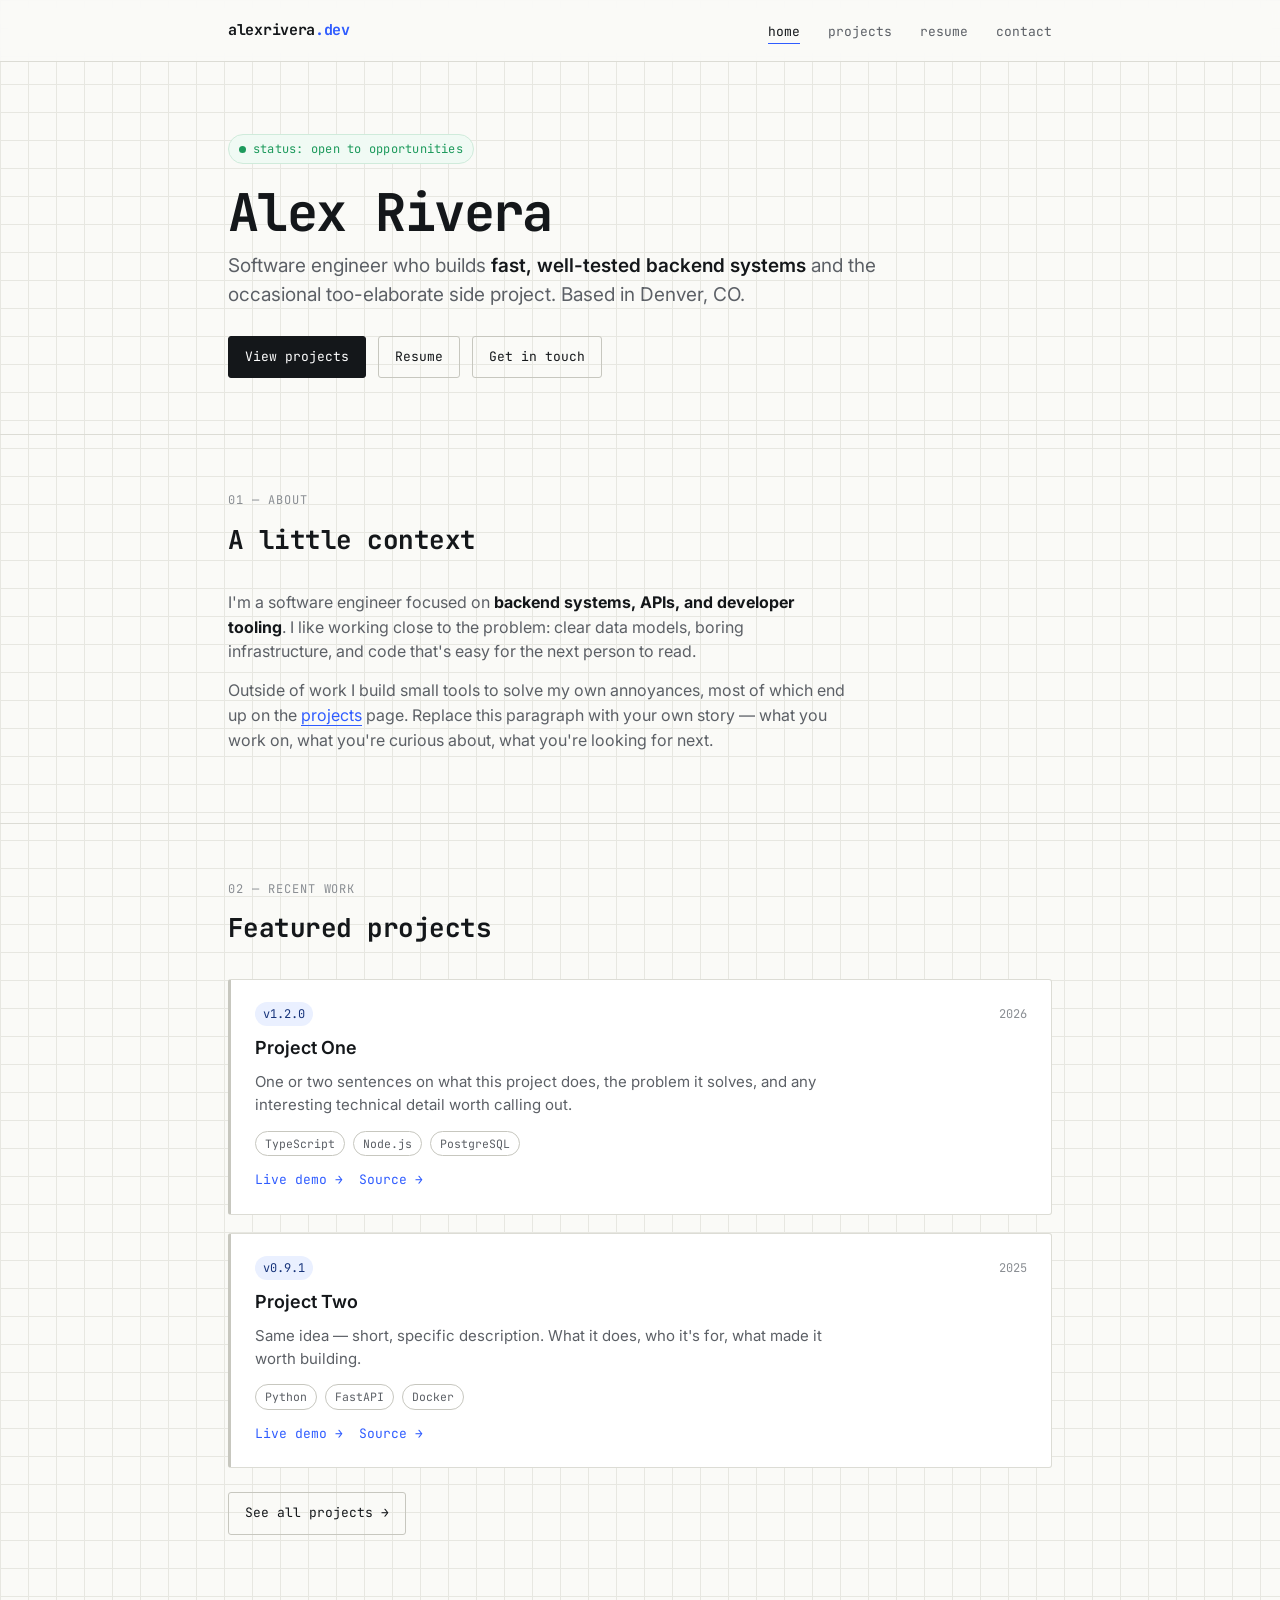
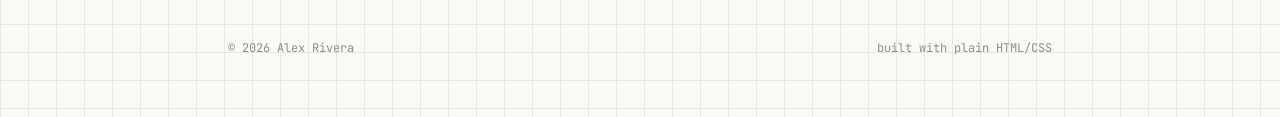
==== index.html @ ea9b75f0 "Initial Site" ====
<!DOCTYPE html>
<html lang="en">
<head>
<meta charset="UTF-8">
<meta name="viewport" content="width=device-width, initial-scale=1.0">
<title>Alex Rivera — Software Engineer</title>
<meta name="description" content="Alex Rivera — software engineer. Projects, resume, and contact.">
<link rel="preconnect" href="https://fonts.googleapis.com">
<link rel="preconnect" href="https://fonts.gstatic.com" crossorigin>
<link href="https://fonts.googleapis.com/css2?family=Inter:wght@400;500;600;700&family=JetBrains+Mono:wght@400;500;700&display=swap" rel="stylesheet">
<link rel="stylesheet" href="styles.css">
</head>
<body>

<header class="site-header">
  <div class="wrap">
    <a class="brand" href="index.html">alexrivera<span class="dot">.dev</span></a>
    <nav>
      <ul class="nav-links">
        <li><a href="index.html" aria-current="page">home</a></li>
        <li><a href="projects.html">projects</a></li>
        <li><a href="resume.html">resume</a></li>
        <li><a href="contact.html">contact</a></li>
      </ul>
    </nav>
  </div>
</header>

<main>
  <section class="hero">
    <div class="wrap">
      <span class="status-badge"><span class="pulse"></span>status: open to opportunities</span>
      <h1 class="hero-name">Alex Rivera</h1>
      <p class="hero-role">Software engineer who builds <strong>fast, well-tested backend systems</strong> and the occasional too-elaborate side project. Based in Denver, CO.</p>
      <div class="hero-links">
        <a class="btn btn-primary" href="projects.html">View projects</a>
        <a class="btn" href="resume.html">Resume</a>
        <a class="btn" href="contact.html">Get in touch</a>
      </div>
    </div>
  </section>

  <section class="block">
    <div class="wrap">
      <p class="eyebrow">01 — About</p>
      <h2 class="section-title">A little context</h2>
      <div class="about-text">
        <p>I'm a software engineer focused on <strong>backend systems, APIs, and developer tooling</strong>. I like working close to the problem: clear data models, boring infrastructure, and code that's easy for the next person to read.</p>
        <p>Outside of work I build small tools to solve my own annoyances, most of which end up on the <a href="projects.html" style="color: var(--accent); text-decoration: none; border-bottom: 1px solid var(--accent);">projects</a> page. Replace this paragraph with your own story — what you work on, what you're curious about, what you're looking for next.</p>
      </div>
    </div>
  </section>

  <section class="block">
    <div class="wrap">
      <p class="eyebrow">02 — Recent work</p>
      <h2 class="section-title">Featured projects</h2>
      <div class="changelog">

        <article class="entry">
          <div class="entry-head">
            <span class="entry-tag">v1.2.0</span>
            <span class="entry-date">2026</span>
          </div>
          <h3 class="entry-title">Project One</h3>
          <p class="entry-desc">One or two sentences on what this project does, the problem it solves, and any interesting technical detail worth calling out.</p>
          <div class="entry-stack">
            <span class="chip">TypeScript</span>
            <span class="chip">Node.js</span>
            <span class="chip">PostgreSQL</span>
          </div>
          <div class="entry-links">
            <a href="#">Live demo →</a>
            <a href="#">Source →</a>
          </div>
        </article>

        <article class="entry">
          <div class="entry-head">
            <span class="entry-tag">v0.9.1</span>
            <span class="entry-date">2025</span>
          </div>
          <h3 class="entry-title">Project Two</h3>
          <p class="entry-desc">Same idea — short, specific description. What it does, who it's for, what made it worth building.</p>
          <div class="entry-stack">
            <span class="chip">Python</span>
            <span class="chip">FastAPI</span>
            <span class="chip">Docker</span>
          </div>
          <div class="entry-links">
            <a href="#">Live demo →</a>
            <a href="#">Source →</a>
          </div>
        </article>

      </div>
      <p style="margin-top: 24px;"><a class="btn" href="projects.html">See all projects →</a></p>
    </div>
  </section>
</main>

<footer class="site-footer">
  <div class="wrap">
    <span class="footer-note">© 2026 Alex Rivera</span>
    <span class="footer-note">built with plain HTML/CSS</span>
  </div>
</footer>

</body>
</html>
---- styles.css ----
/* =========================================================
   Design tokens
   ========================================================= */
:root {
  --bg: #FAFAF7;
  --bg-grid: #E7E7E1;
  --panel: #FFFFFF;
  --ink: #14171A;
  --ink-soft: #5C6066;
  --ink-faint: #8A8E93;
  --accent: #2F5CFF;
  --accent-soft: #EAF0FF;
  --accent-ink: #16337A;
  --line: #DCDCD5;
  --line-strong: #C7C7BF;
  --status: #1D9A5C;

  --font-mono: 'JetBrains Mono', 'SFMono-Regular', Consolas, monospace;
  --font-sans: 'Inter', -apple-system, BlinkMacSystemFont, 'Segoe UI', sans-serif;

  --grid-size: 28px;
  --radius: 3px;
}

* { box-sizing: border-box; }

html { scroll-behavior: smooth; }

body {
  margin: 0;
  background-color: var(--bg);
  background-image:
    linear-gradient(var(--bg-grid) 1px, transparent 1px),
    linear-gradient(90deg, var(--bg-grid) 1px, transparent 1px);
  background-size: var(--grid-size) var(--grid-size);
  color: var(--ink);
  font-family: var(--font-sans);
  font-size: 16px;
  line-height: 1.55;
  -webkit-font-smoothing: antialiased;
}

@media (prefers-reduced-motion: reduce) {
  html { scroll-behavior: auto; }
  * { animation-duration: 0.001ms !important; transition-duration: 0.001ms !important; }
}

a { color: inherit; }

.wrap {
  max-width: 880px;
  margin: 0 auto;
  padding: 0 28px;
}

/* =========================================================
   Header / nav
   ========================================================= */
.site-header {
  position: sticky;
  top: 0;
  z-index: 20;
  background: rgba(250, 250, 247, 0.88);
  backdrop-filter: blur(6px);
  border-bottom: 1px solid var(--line);
}

.site-header .wrap {
  display: flex;
  align-items: center;
  justify-content: space-between;
  padding-top: 18px;
  padding-bottom: 18px;
}

.brand {
  font-family: var(--font-mono);
  font-weight: 700;
  font-size: 15px;
  letter-spacing: -0.02em;
  text-decoration: none;
  color: var(--ink);
}

.brand .dot { color: var(--accent); }

.nav-links {
  display: flex;
  gap: 28px;
  list-style: none;
  margin: 0;
  padding: 0;
}

.nav-links a {
  font-family: var(--font-mono);
  font-size: 13px;
  text-decoration: none;
  color: var(--ink-soft);
  padding-bottom: 3px;
  border-bottom: 1px solid transparent;
  transition: color 0.15s ease, border-color 0.15s ease;
}

.nav-links a:hover,
.nav-links a[aria-current="page"] {
  color: var(--ink);
  border-color: var(--accent);
}

/* =========================================================
   Hero
   ========================================================= */
.hero {
  padding: 72px 0 56px;
  border-bottom: 1px solid var(--line);
}

.status-badge {
  display: inline-flex;
  align-items: center;
  gap: 7px;
  font-family: var(--font-mono);
  font-size: 12px;
  letter-spacing: 0.02em;
  color: var(--status);
  background: #F0FAF4;
  border: 1px solid #CFEBDB;
  padding: 5px 10px;
  border-radius: 999px;
  margin-bottom: 22px;
}

.status-badge .pulse {
  width: 7px;
  height: 7px;
  border-radius: 50%;
  background: var(--status);
  box-shadow: 0 0 0 0 rgba(29, 154, 92, 0.5);
  animation: pulse 2.2s infinite;
}

@keyframes pulse {
  0%   { box-shadow: 0 0 0 0 rgba(29, 154, 92, 0.45); }
  70%  { box-shadow: 0 0 0 7px rgba(29, 154, 92, 0); }
  100% { box-shadow: 0 0 0 0 rgba(29, 154, 92, 0); }
}

h1.hero-name {
  font-family: var(--font-mono);
  font-size: clamp(32px, 5vw, 52px);
  font-weight: 700;
  letter-spacing: -0.03em;
  margin: 0 0 10px;
  line-height: 1.05;
}

.hero-role {
  font-size: 19px;
  color: var(--ink-soft);
  margin: 0 0 26px;
  max-width: 56ch;
}

.hero-role strong { color: var(--ink); font-weight: 600; }

.hero-links {
  display: flex;
  flex-wrap: wrap;
  gap: 12px;
}

.btn {
  display: inline-flex;
  align-items: center;
  gap: 8px;
  font-family: var(--font-mono);
  font-size: 13px;
  text-decoration: none;
  padding: 10px 16px;
  border-radius: var(--radius);
  border: 1px solid var(--line-strong);
  color: var(--ink);
  transition: border-color 0.15s ease, background 0.15s ease, transform 0.1s ease;
}

.btn:hover { border-color: var(--accent); background: var(--accent-soft); }
.btn:active { transform: translateY(1px); }

.btn-primary {
  background: var(--ink);
  border-color: var(--ink);
  color: #fff;
}

.btn-primary:hover { background: var(--accent); border-color: var(--accent); }

/* =========================================================
   Section scaffolding
   ========================================================= */
section.block {
  padding: 56px 0;
  border-bottom: 1px solid var(--line);
}

section.block:last-of-type { border-bottom: none; }

.eyebrow {
  font-family: var(--font-mono);
  font-size: 12px;
  color: var(--ink-faint);
  letter-spacing: 0.08em;
  text-transform: uppercase;
  margin: 0 0 10px;
}

h2.section-title {
  font-family: var(--font-mono);
  font-size: 26px;
  font-weight: 700;
  letter-spacing: -0.02em;
  margin: 0 0 30px;
}

/* =========================================================
   About
   ========================================================= */
.about-text {
  max-width: 62ch;
  color: var(--ink-soft);
  font-size: 16px;
}

.about-text p { margin: 0 0 14px; }
.about-text strong { color: var(--ink); }

/* =========================================================
   Changelog / project entries
   ========================================================= */
.changelog {
  display: flex;
  flex-direction: column;
  gap: 18px;
}

.entry {
  background: var(--panel);
  border: 1px solid var(--line);
  border-left: 3px solid var(--line-strong);
  border-radius: var(--radius);
  padding: 22px 24px;
  transition: border-left-color 0.15s ease, box-shadow 0.15s ease;
}

.entry:hover {
  border-left-color: var(--accent);
  box-shadow: 0 2px 14px rgba(20, 23, 26, 0.05);
}

.entry-head {
  display: flex;
  align-items: baseline;
  justify-content: space-between;
  gap: 12px;
  flex-wrap: wrap;
  margin-bottom: 8px;
}

.entry-tag {
  font-family: var(--font-mono);
  font-size: 12px;
  color: var(--accent-ink);
  background: var(--accent-soft);
  padding: 3px 8px;
  border-radius: 999px;
}

.entry-date {
  font-family: var(--font-mono);
  font-size: 12px;
  color: var(--ink-faint);
}

.entry-title {
  font-size: 18px;
  font-weight: 600;
  margin: 0 0 8px;
}

.entry-desc {
  color: var(--ink-soft);
  font-size: 15px;
  margin: 0 0 14px;
  max-width: 65ch;
}

.entry-stack {
  display: flex;
  flex-wrap: wrap;
  gap: 8px;
  margin-bottom: 14px;
}

.chip {
  font-family: var(--font-mono);
  font-size: 11.5px;
  color: var(--ink-soft);
  border: 1px solid var(--line-strong);
  padding: 3px 9px;
  border-radius: 999px;
}

.entry-links {
  display: flex;
  gap: 16px;
}

.entry-links a {
  font-family: var(--font-mono);
  font-size: 13px;
  text-decoration: none;
  color: var(--accent);
  border-bottom: 1px solid transparent;
}

.entry-links a:hover { border-color: var(--accent); }

/* =========================================================
   Skills grid (resume page)
   ========================================================= */
.skills-grid {
  display: grid;
  grid-template-columns: repeat(auto-fill, minmax(200px, 1fr));
  gap: 14px;
  margin-bottom: 40px;
}

.skill-cat {
  border: 1px solid var(--line);
  border-radius: var(--radius);
  padding: 16px 18px;
  background: var(--panel);
}

.skill-cat h3 {
  font-family: var(--font-mono);
  font-size: 12px;
  text-transform: uppercase;
  letter-spacing: 0.06em;
  color: var(--ink-faint);
  margin: 0 0 10px;
}

.skill-cat ul {
  list-style: none;
  margin: 0;
  padding: 0;
  font-size: 14px;
  color: var(--ink-soft);
  line-height: 1.9;
}

.timeline {
  display: flex;
  flex-direction: column;
  gap: 26px;
}

.tl-entry {
  display: grid;
  grid-template-columns: 140px 1fr;
  gap: 20px;
}

.tl-date {
  font-family: var(--font-mono);
  font-size: 12.5px;
  color: var(--ink-faint);
  padding-top: 3px;
}

.tl-role { font-weight: 600; font-size: 16px; margin: 0 0 4px; }
.tl-org { color: var(--ink-soft); font-size: 14px; margin: 0 0 8px; }
.tl-desc { color: var(--ink-soft); font-size: 14.5px; margin: 0; max-width: 58ch; }

@media (max-width: 560px) {
  .tl-entry { grid-template-columns: 1fr; gap: 4px; }
}

/* =========================================================
   Contact
   ========================================================= */
.contact-grid {
  display: grid;
  grid-template-columns: repeat(auto-fit, minmax(160px, 1fr));
  gap: 14px;
}

.contact-card {
  display: block;
  border: 1px solid var(--line);
  border-radius: var(--radius);
  padding: 18px;
  text-decoration: none;
  color: var(--ink);
  background: var(--panel);
  transition: border-color 0.15s ease, transform 0.1s ease;
}

.contact-card:hover { border-color: var(--accent); transform: translateY(-2px); }

.contact-card .label {
  font-family: var(--font-mono);
  font-size: 11.5px;
  color: var(--ink-faint);
  text-transform: uppercase;
  letter-spacing: 0.06em;
  margin-bottom: 6px;
  display: block;
}

.contact-card .value { font-size: 15px; font-weight: 600; }

/* =========================================================
   Footer
   ========================================================= */
footer.site-footer {
  padding: 32px 0 60px;
}

footer.site-footer .wrap {
  display: flex;
  justify-content: space-between;
  align-items: center;
  flex-wrap: wrap;
  gap: 10px;
}

.footer-note {
  font-family: var(--font-mono);
  font-size: 12px;
  color: var(--ink-faint);
}

/* focus states for accessibility */
a:focus-visible, button:focus-visible {
  outline: 2px solid var(--accent);
  outline-offset: 2px;
}
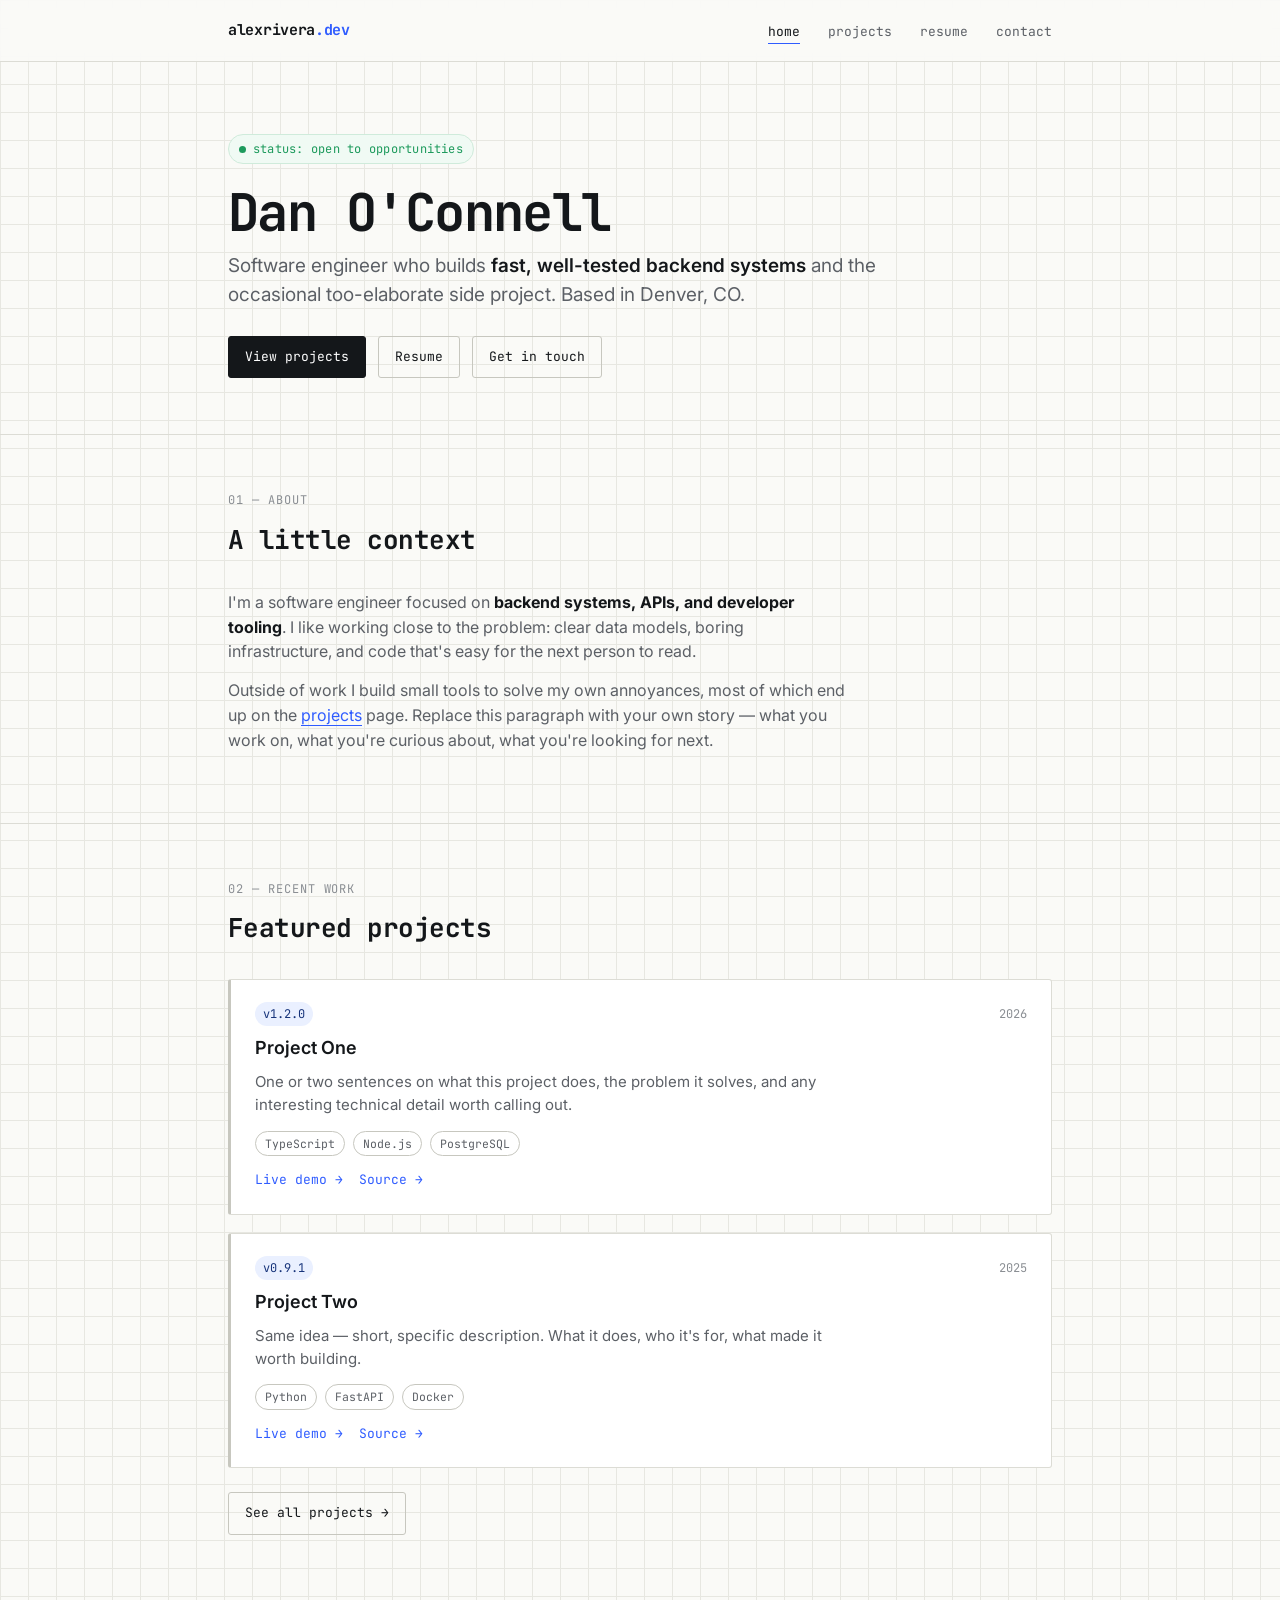
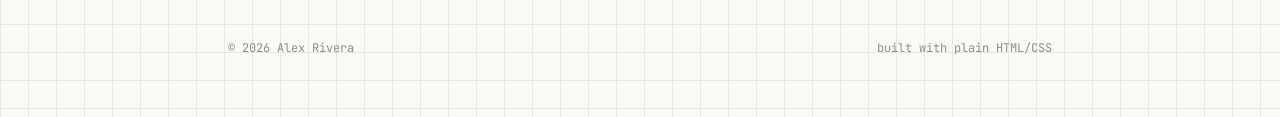
==== commit 304ea3a0: "Update index.html updating name" ====
--- a/index.html
+++ b/index.html
@@ -3,7 +3,7 @@
 <head>
 <meta charset="UTF-8">
 <meta name="viewport" content="width=device-width, initial-scale=1.0">
-<title>Alex Rivera — Software Engineer</title>
+<title>Dan O'Connell — Aspiring Software Engineer</title>
 <meta name="description" content="Alex Rivera — software engineer. Projects, resume, and contact.">
 <link rel="preconnect" href="https://fonts.googleapis.com">
 <link rel="preconnect" href="https://fonts.gstatic.com" crossorigin>
@@ -30,7 +30,7 @@
   <section class="hero">
     <div class="wrap">
       <span class="status-badge"><span class="pulse"></span>status: open to opportunities</span>
-      <h1 class="hero-name">Alex Rivera</h1>
+      <h1 class="hero-name">Dan O'Connell</h1>
       <p class="hero-role">Software engineer who builds <strong>fast, well-tested backend systems</strong> and the occasional too-elaborate side project. Based in Denver, CO.</p>
       <div class="hero-links">
         <a class="btn btn-primary" href="projects.html">View projects</a>
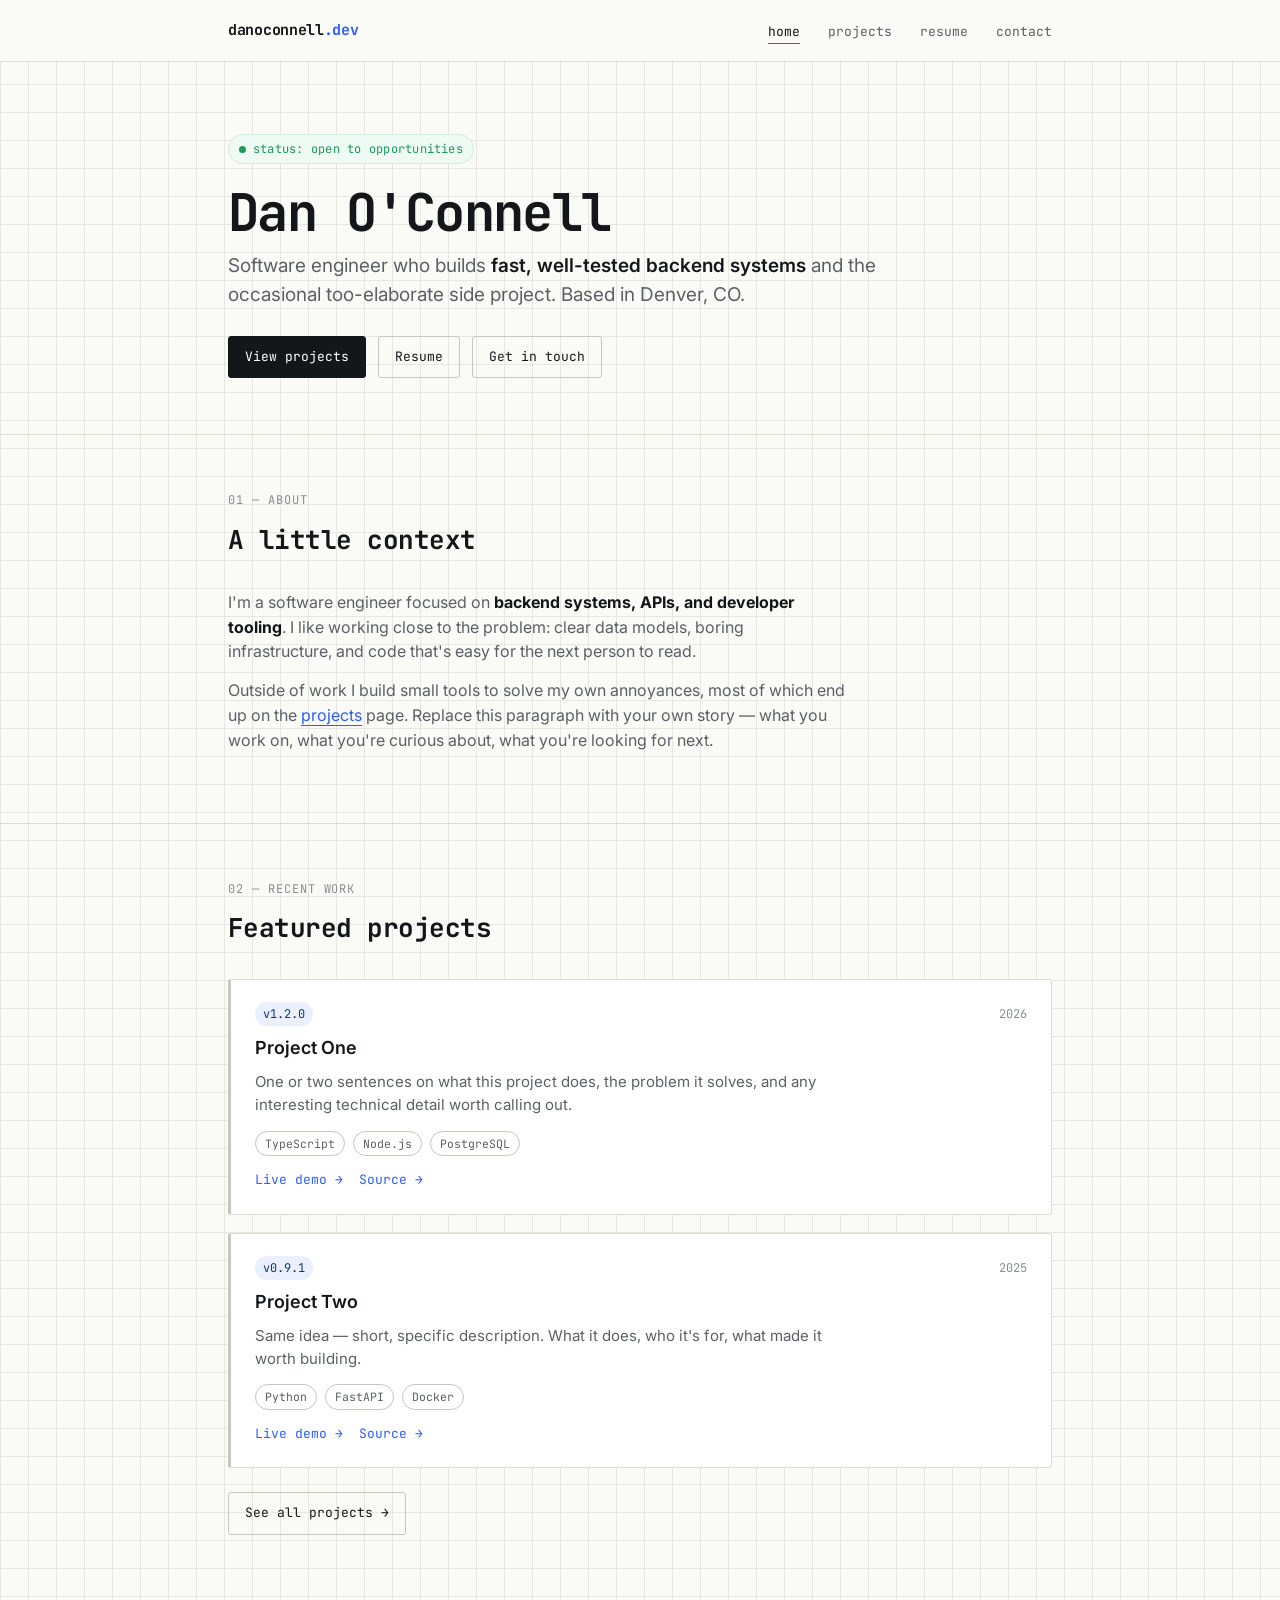
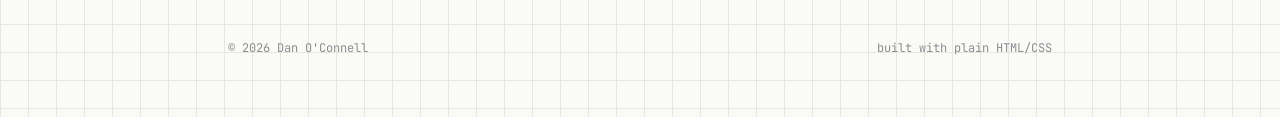
==== commit c4d6d189: "Swap Names Swapping Placeholder Names" ====
--- a/index.html
+++ b/index.html
@@ -4,7 +4,7 @@
 <meta charset="UTF-8">
 <meta name="viewport" content="width=device-width, initial-scale=1.0">
 <title>Dan O'Connell — Aspiring Software Engineer</title>
-<meta name="description" content="Alex Rivera — software engineer. Projects, resume, and contact.">
+<meta name="description" content="Dan O'Connell — software engineer. Projects, resume, and contact.">
 <link rel="preconnect" href="https://fonts.googleapis.com">
 <link rel="preconnect" href="https://fonts.gstatic.com" crossorigin>
 <link href="https://fonts.googleapis.com/css2?family=Inter:wght@400;500;600;700&family=JetBrains+Mono:wght@400;500;700&display=swap" rel="stylesheet">
@@ -14,7 +14,7 @@
 
 <header class="site-header">
   <div class="wrap">
-    <a class="brand" href="index.html">alexrivera<span class="dot">.dev</span></a>
+    <a class="brand" href="index.html">danoconnell<span class="dot">.dev</span></a>
     <nav>
       <ul class="nav-links">
         <li><a href="index.html" aria-current="page">home</a></li>
@@ -101,7 +101,7 @@
 
 <footer class="site-footer">
   <div class="wrap">
-    <span class="footer-note">© 2026 Alex Rivera</span>
+    <span class="footer-note">© 2026 Dan O'Connell</span>
     <span class="footer-note">built with plain HTML/CSS</span>
   </div>
 </footer>
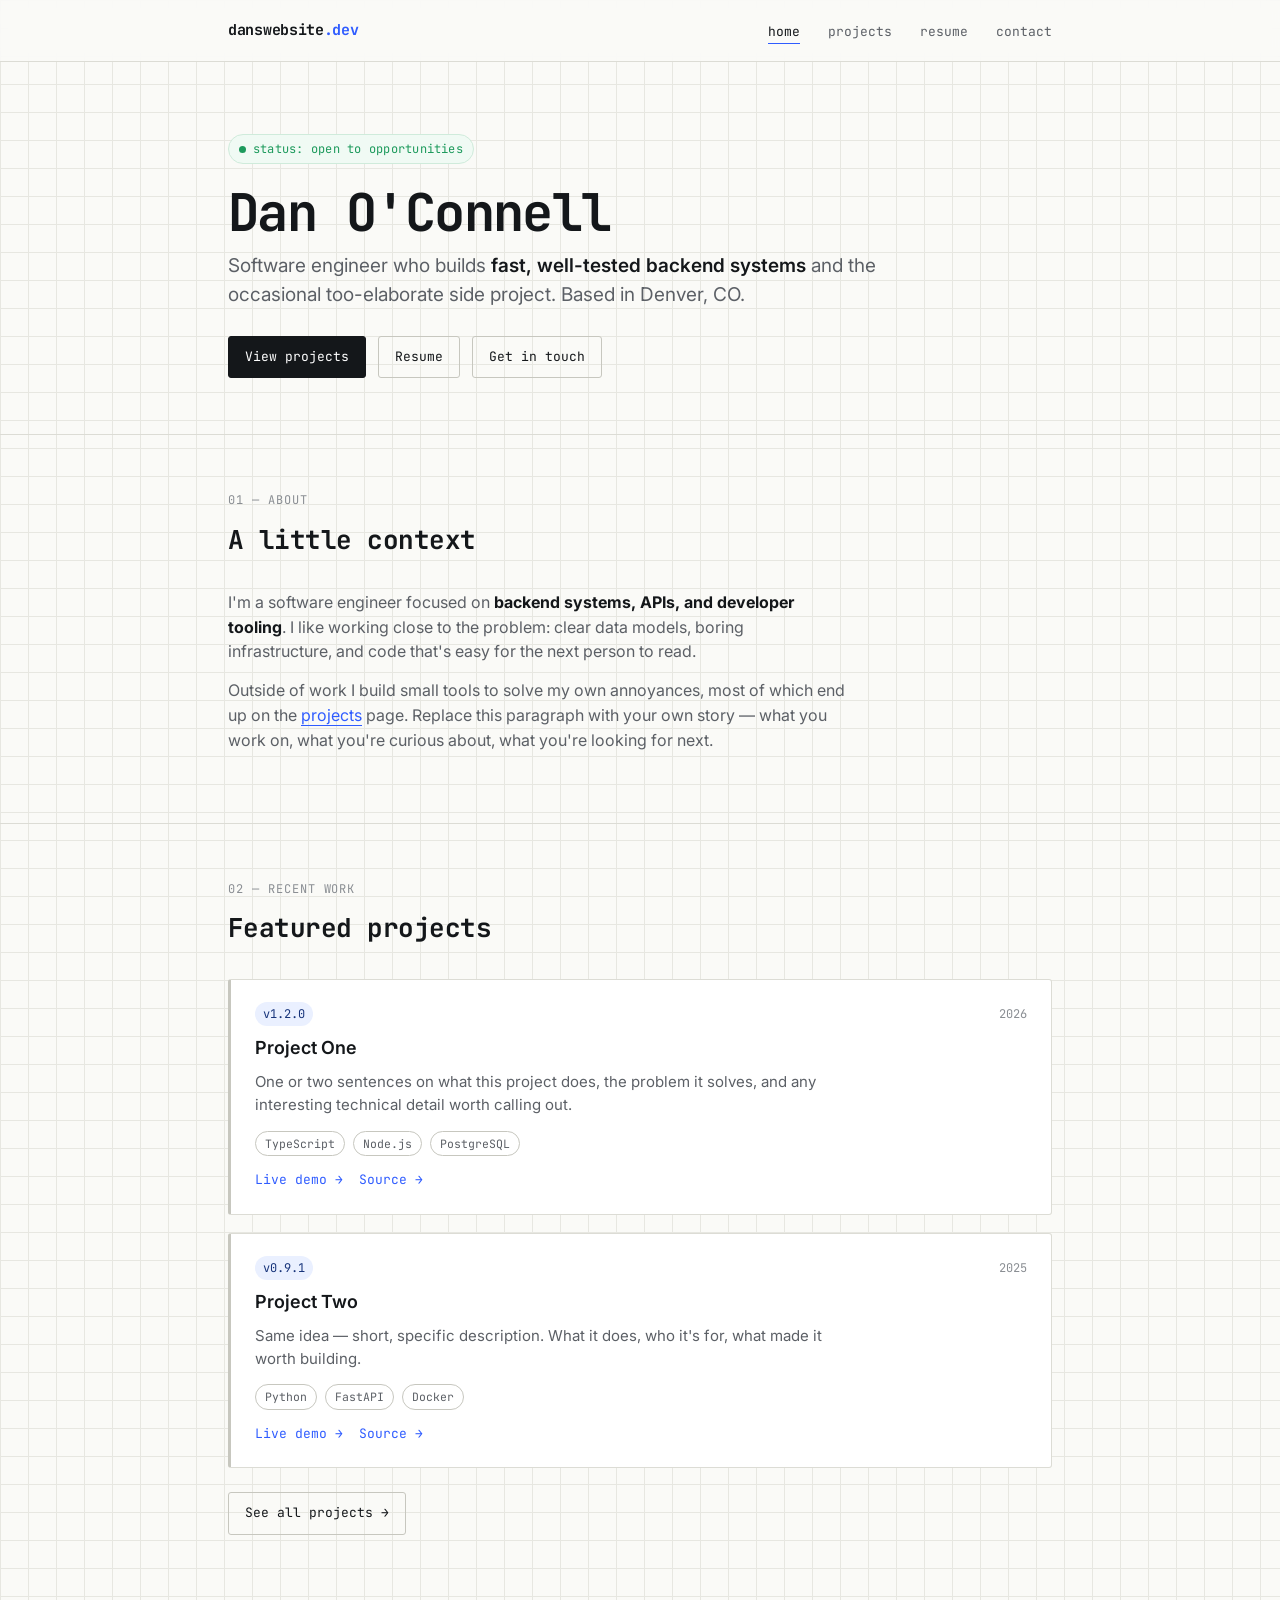
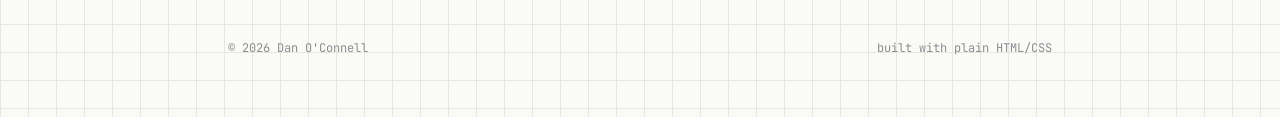
==== commit 4cdf30c5: "Addtl changes Changing as I go" ====
--- a/index.html
+++ b/index.html
@@ -14,7 +14,7 @@
 
 <header class="site-header">
   <div class="wrap">
-    <a class="brand" href="index.html">danoconnell<span class="dot">.dev</span></a>
+    <a class="brand" href="index.html">danswebsite<span class="dot">.dev</span></a>
     <nav>
       <ul class="nav-links">
         <li><a href="index.html" aria-current="page">home</a></li>
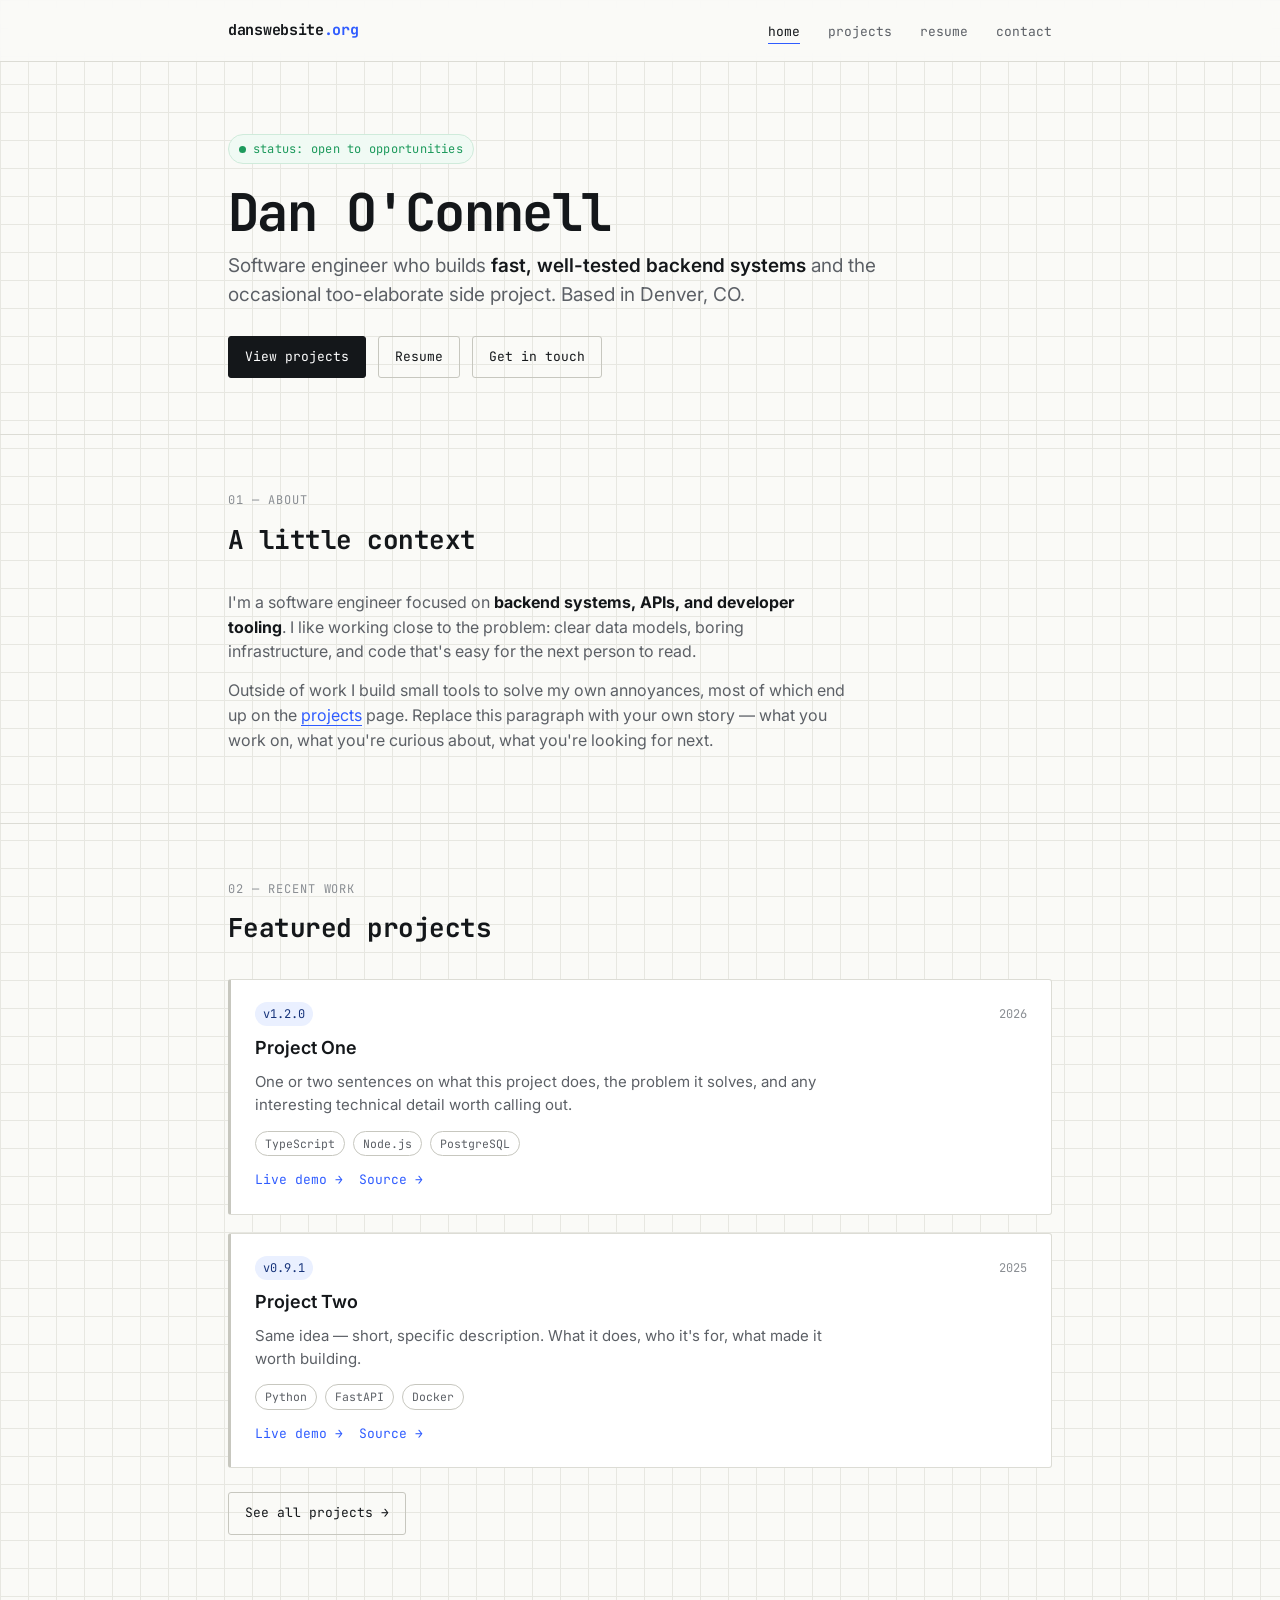
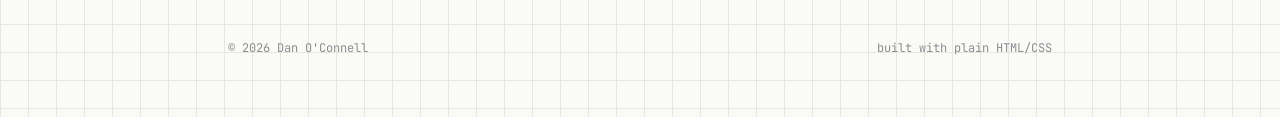
==== commit 11fa3378: ".dev to .org" ====
--- a/index.html
+++ b/index.html
@@ -14,7 +14,7 @@
 
 <header class="site-header">
   <div class="wrap">
-    <a class="brand" href="index.html">danswebsite<span class="dot">.dev</span></a>
+    <a class="brand" href="index.html">danswebsite<span class="dot">.org</span></a>
     <nav>
       <ul class="nav-links">
         <li><a href="index.html" aria-current="page">home</a></li>
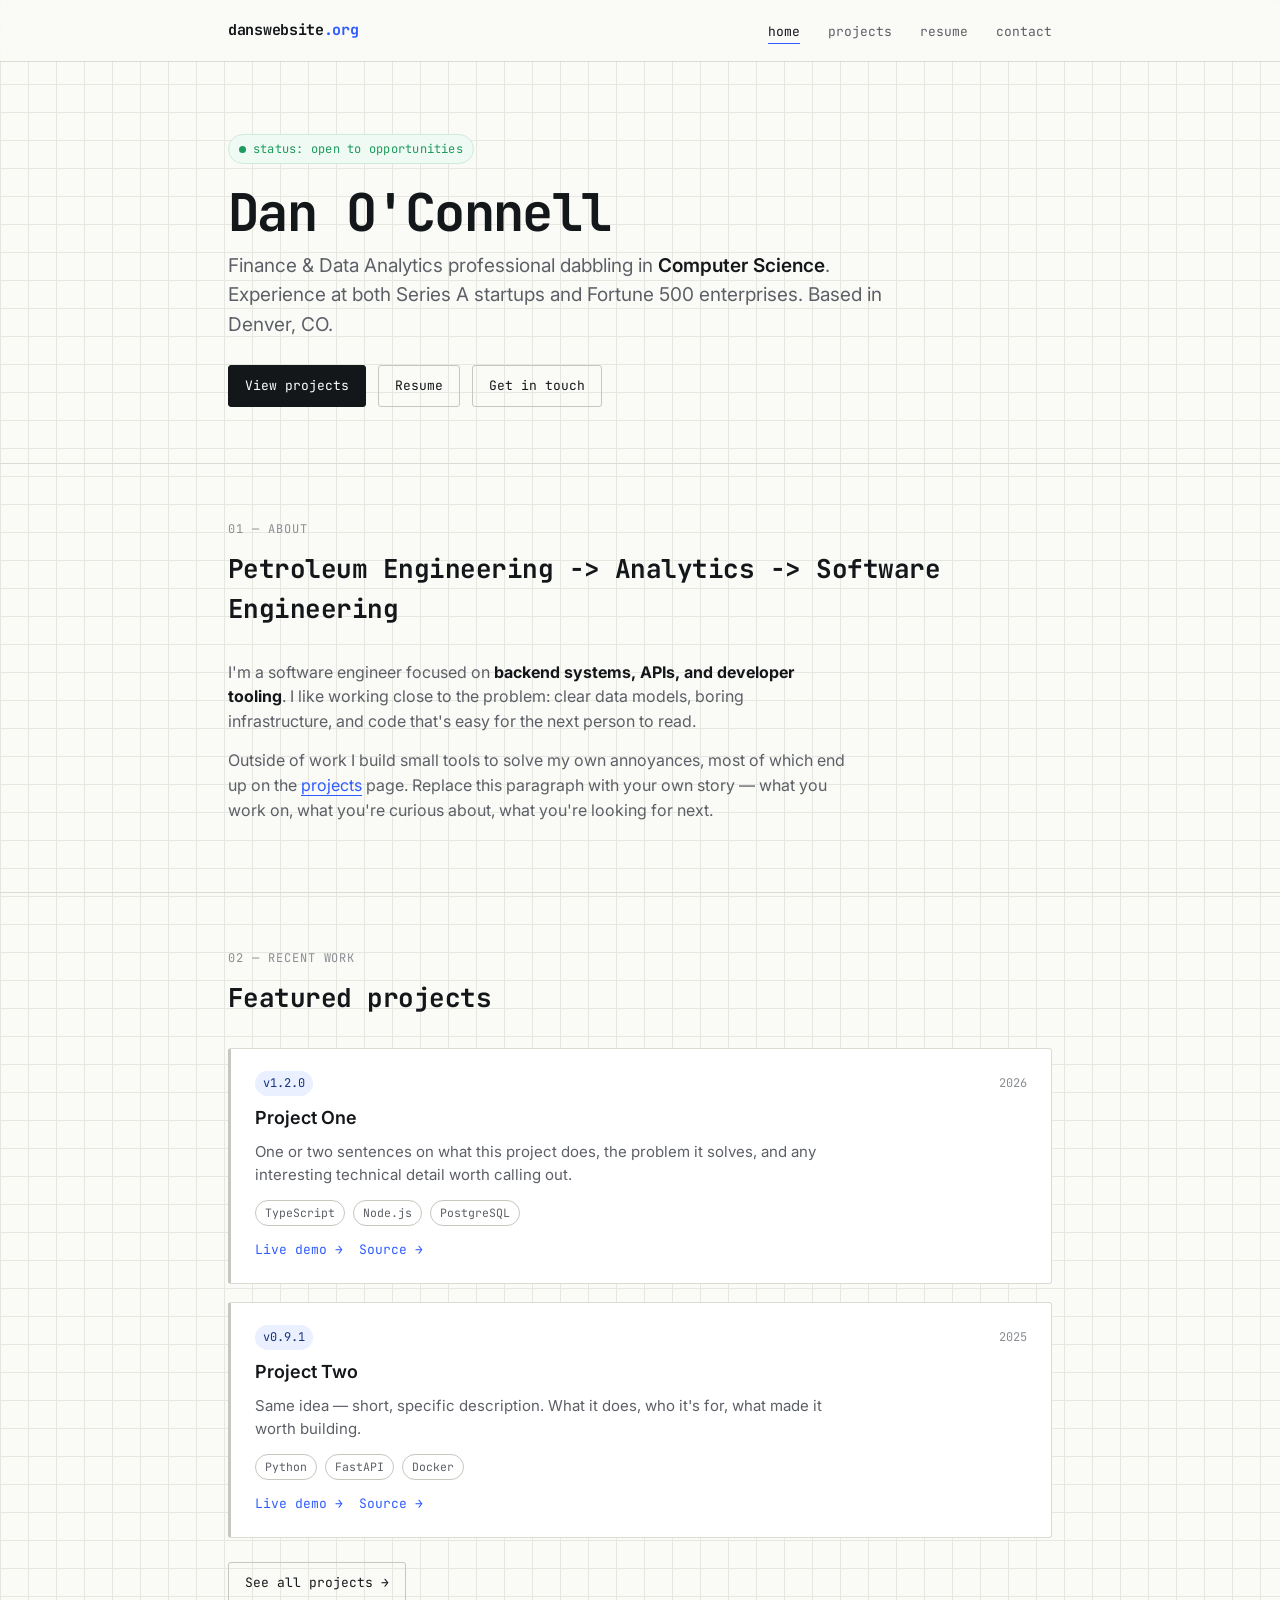
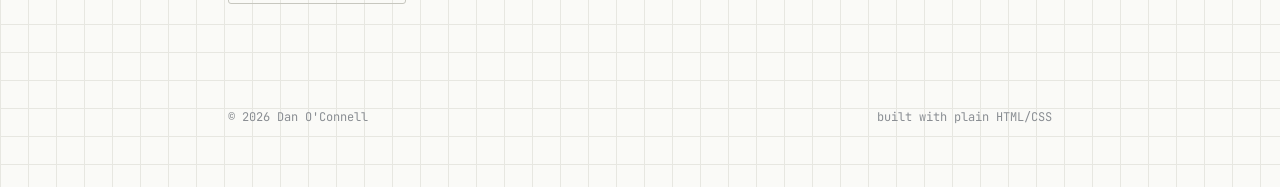
==== commit 95e3c69e: "Update Desc" ====
--- a/index.html
+++ b/index.html
@@ -3,8 +3,8 @@
 <head>
 <meta charset="UTF-8">
 <meta name="viewport" content="width=device-width, initial-scale=1.0">
-<title>Dan O'Connell — Aspiring Software Engineer</title>
-<meta name="description" content="Dan O'Connell — software engineer. Projects, resume, and contact.">
+<title>Dan O'Connell</title>
+<meta name="description" content="Dan O'Connell - Projects, resume, and contact.">
 <link rel="preconnect" href="https://fonts.googleapis.com">
 <link rel="preconnect" href="https://fonts.gstatic.com" crossorigin>
 <link href="https://fonts.googleapis.com/css2?family=Inter:wght@400;500;600;700&family=JetBrains+Mono:wght@400;500;700&display=swap" rel="stylesheet">
@@ -31,7 +31,7 @@
     <div class="wrap">
       <span class="status-badge"><span class="pulse"></span>status: open to opportunities</span>
       <h1 class="hero-name">Dan O'Connell</h1>
-      <p class="hero-role">Software engineer who builds <strong>fast, well-tested backend systems</strong> and the occasional too-elaborate side project. Based in Denver, CO.</p>
+      <p class="hero-role">Finance & Data Analytics professional dabbling in <strong>Computer Science</strong>. Experience at both Series A startups and Fortune 500 enterprises. Based in Denver, CO.</p>
       <div class="hero-links">
         <a class="btn btn-primary" href="projects.html">View projects</a>
         <a class="btn" href="resume.html">Resume</a>
@@ -43,7 +43,7 @@
   <section class="block">
     <div class="wrap">
       <p class="eyebrow">01 — About</p>
-      <h2 class="section-title">A little context</h2>
+      <h2 class="section-title">Petroleum Engineering -> Analytics -> Software Engineering</h2>
       <div class="about-text">
         <p>I'm a software engineer focused on <strong>backend systems, APIs, and developer tooling</strong>. I like working close to the problem: clear data models, boring infrastructure, and code that's easy for the next person to read.</p>
         <p>Outside of work I build small tools to solve my own annoyances, most of which end up on the <a href="projects.html" style="color: var(--accent); text-decoration: none; border-bottom: 1px solid var(--accent);">projects</a> page. Replace this paragraph with your own story — what you work on, what you're curious about, what you're looking for next.</p>
